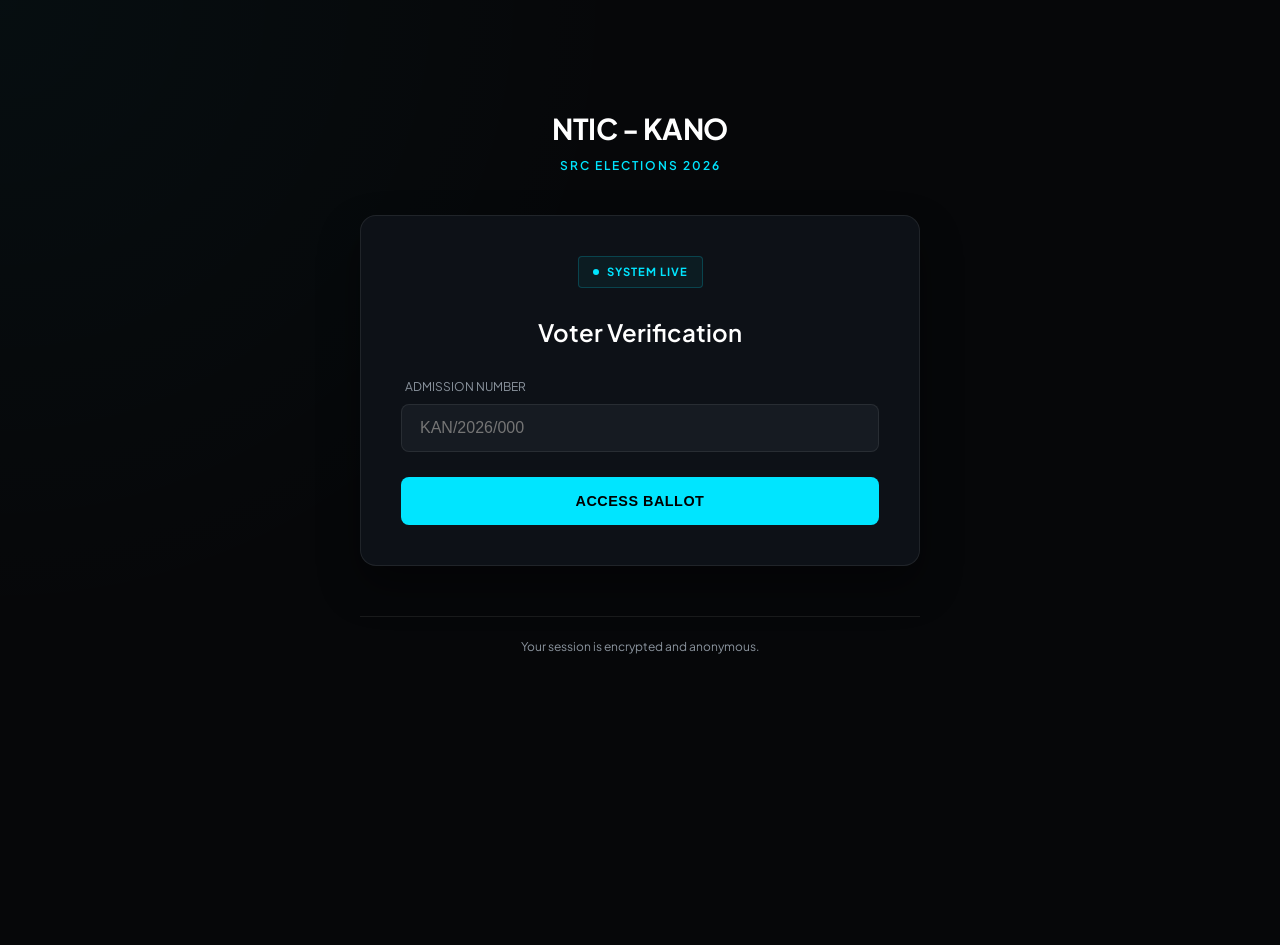
==== index.html @ 6ad7c066 "Add files via upload" ====
<!DOCTYPE html>
<html lang="en">
<head>
    <meta charset="UTF-8">
    <title>Login - NTIC Voting</title>
    <link rel="stylesheet" href="style.css">
    <style>
        .live-badge {
            display: inline-flex; align-items: center; gap: 8px;
            background: rgba(0, 229, 255, 0.05); color: var(--primary);
            padding: 6px 14px; border-radius: 4px; font-size: 0.7rem;
            font-weight: 700; margin-bottom: 25px; border: 1px solid rgba(0, 229, 255, 0.2);
            text-transform: uppercase; letter-spacing: 1px;
        }
        .pulse { width: 6px; height: 6px; background: var(--primary); border-radius: 50%; animation: pulse-aqua 2s infinite; }
        @keyframes pulse-aqua {
            0% { box-shadow: 0 0 0 0 rgba(0, 229, 255, 0.7); }
            70% { box-shadow: 0 0 0 8px rgba(0, 229, 255, 0); }
            100% { box-shadow: 0 0 0 0 rgba(0, 229, 255, 0); }
        }
        .input-label { display: block; text-align: left; font-size: 0.75rem; color: var(--text-muted); margin: 0 0 8px 4px; text-transform: uppercase; }
    </style>
</head>
<body>
<div class="container" style="margin-top: 5vh;">
    <header>
        <h1>NTIC - KANO</h1>
        <p>SRC Elections 2026</p>
    </header>

    <div class="card">
        <div class="live-badge"><div class="pulse"></div> System Live</div>
        <h2 style="margin-bottom: 25px; font-weight: 600;">Voter Verification</h2>

        <div style="margin-bottom: 25px;">
            <label class="input-label">Admission Number</label>
            <input type="text" id="studentId" placeholder="KAN/2026/000" autocomplete="off">
            <p id="error" style="color: #fb7185; font-size: 0.8rem; margin-top: 10px; text-align: left;"></p>
        </div>

        <button onclick="startVoting()">Access Ballot</button>
    </div>
    <footer>Your session is encrypted and anonymous.</footer>
</div>

<script>
function startVoting() {
    const id = document.getElementById("studentId").value.trim();
    if (!id) { document.getElementById("error").innerText = "Valid ID required."; return; }
    localStorage.setItem("currentVoter", id);
    window.location.href = "vote.html";
}
</script>
</body>
</html>
---- style.css ----
@import url('https://fonts.googleapis.com/css2?family=Plus+Jakarta+Sans:wght@300;400;600;700&display=swap');

:root {
  --primary: #00e5ff;       /* Electric Aqua */
  --primary-glow: rgba(0, 229, 255, 0.3);
  --bg-black: #060709;      /* Deep Space Black */
  --card-bg: #0d1117;       /* Surface Grey */
  --card-border: rgba(255, 255, 255, 0.08);
  --text-main: #ffffff;
  --text-muted: #8b949e;
}

* { margin: 0; padding: 0; box-sizing: border-box; }

body {
  font-family: 'Plus Jakarta Sans', sans-serif;
  background-color: var(--bg-black);
  background-image: radial-gradient(circle at top left, rgba(0, 229, 255, 0.03) 0%, transparent 40%);
  color: var(--text-main);
  min-height: 100vh;
  line-height: 1.6;
}

.container { max-width: 600px; margin: 0 auto; padding: 60px 20px; text-align: center; }

header { margin-bottom: 40px; }
header h1 { font-size: 1.8rem; color: var(--text-main); font-weight: 700; letter-spacing: -0.5px; }
header p { color: var(--primary); font-size: 0.75rem; text-transform: uppercase; letter-spacing: 2px; font-weight: 600; margin-top: 5px; }

.card {
  background: var(--card-bg);
  border: 1px solid var(--card-border);
  padding: 40px;
  border-radius: 16px;
  box-shadow: 0 20px 40px rgba(0, 0, 0, 0.4);
}

input[type="text"], input[type="password"] {
    width: 100%;
    padding: 14px 18px;
    background: #161b22;
    border: 1px solid var(--card-border);
    border-radius: 8px;
    color: white;
    font-size: 1rem;
    outline: none;
    transition: all 0.3s ease;
}

input:focus { border-color: var(--primary); box-shadow: 0 0 0 1px var(--primary); }

.option {
  display: flex;
  align-items: center;
  justify-content: space-between;
  padding: 20px;
  margin: 12px 0;
  background: #161b22;
  border: 1px solid var(--card-border);
  border-radius: 12px;
  cursor: pointer;
  transition: all 0.2s ease;
}

.option:hover { border-color: var(--primary); background: rgba(0, 229, 255, 0.02); }

input[type="radio"] {
    appearance: none;
    width: 20px;
    height: 20px;
    border: 2px solid #30363d;
    border-radius: 50%;
    cursor: pointer;
}

input[type="radio"]:checked {
    border-color: var(--primary);
    background: var(--primary);
    box-shadow: inset 0 0 0 4px #161b22;
}

button {
  width: 100%;
  background: var(--primary);
  color: #000;
  border: none;
  padding: 16px;
  border-radius: 8px;
  font-weight: 700;
  font-size: 0.9rem;
  text-transform: uppercase;
  letter-spacing: 0.5px;
  cursor: pointer;
  transition: all 0.3s ease;
}

button:hover { transform: translateY(-1px); box-shadow: 0 0 20px var(--primary-glow); }

footer { margin-top: 50px; color: var(--text-muted); font-size: 0.75rem; border-top: 1px solid var(--card-border); padding-top: 20px; }
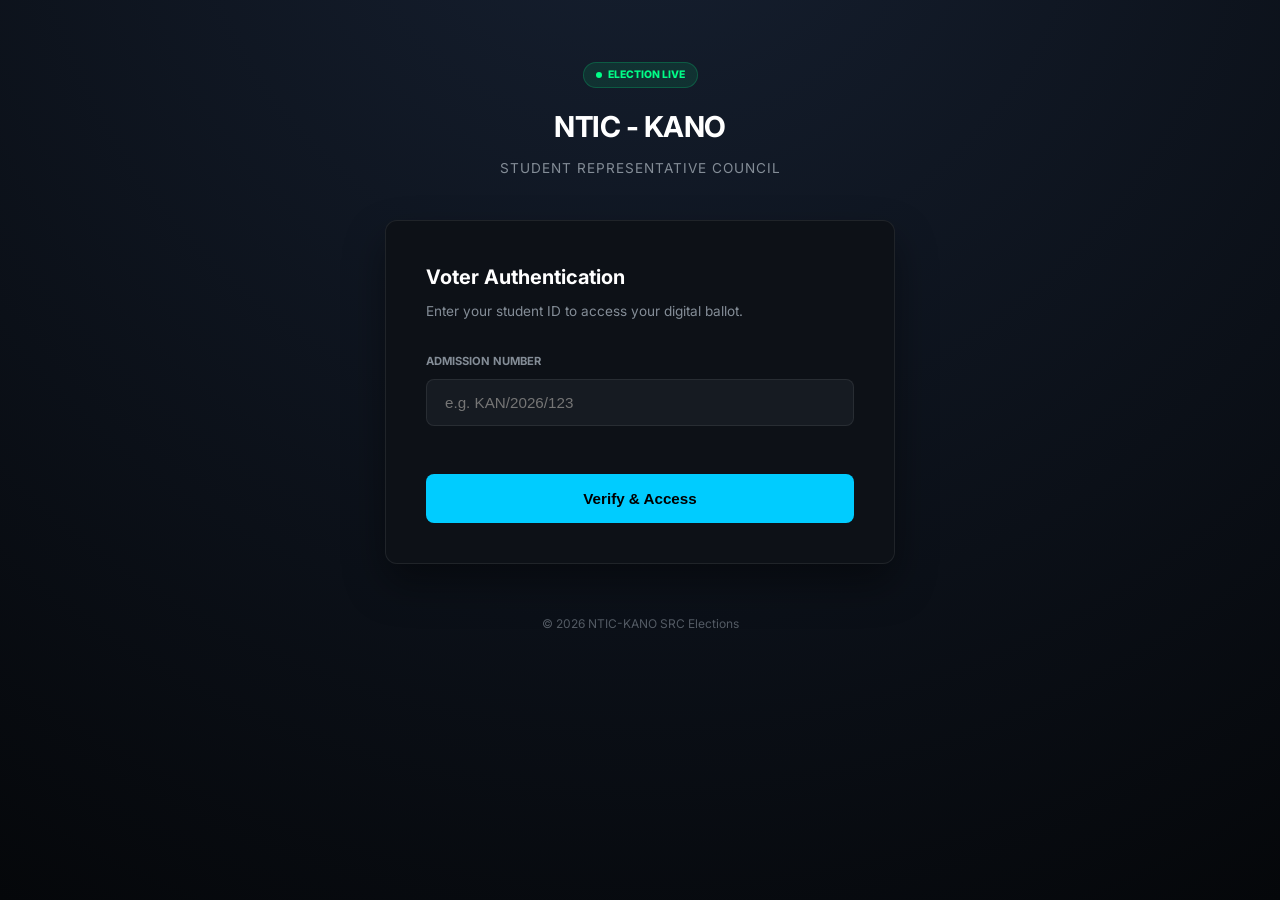
==== commit 741542bb: "Add files via upload" ====
--- a/index.html
+++ b/index.html
@@ -5,51 +5,53 @@
     <title>Login - NTIC Voting</title>
     <link rel="stylesheet" href="style.css">
     <style>
-        .live-badge {
-            display: inline-flex; align-items: center; gap: 8px;
-            background: rgba(0, 229, 255, 0.05); color: var(--primary);
-            padding: 6px 14px; border-radius: 4px; font-size: 0.7rem;
-            font-weight: 700; margin-bottom: 25px; border: 1px solid rgba(0, 229, 255, 0.2);
-            text-transform: uppercase; letter-spacing: 1px;
+        .live-status {
+            display: inline-flex; align-items: center; gap: 6px;
+            background: rgba(0, 255, 136, 0.1); color: #00ff88;
+            padding: 4px 12px; border-radius: 20px; font-size: 0.65rem;
+            font-weight: 800; margin-bottom: 16px; border: 1px solid rgba(0, 255, 136, 0.2);
         }
-        .pulse { width: 6px; height: 6px; background: var(--primary); border-radius: 50%; animation: pulse-aqua 2s infinite; }
-        @keyframes pulse-aqua {
-            0% { box-shadow: 0 0 0 0 rgba(0, 229, 255, 0.7); }
-            70% { box-shadow: 0 0 0 8px rgba(0, 229, 255, 0); }
-            100% { box-shadow: 0 0 0 0 rgba(0, 229, 255, 0); }
-        }
-        .input-label { display: block; text-align: left; font-size: 0.75rem; color: var(--text-muted); margin: 0 0 8px 4px; text-transform: uppercase; }
+        .dot { width: 6px; height: 6px; background: #00ff88; border-radius: 50%; animation: pulse 2s infinite; }
+        @keyframes pulse { 0% { opacity: 1; } 50% { opacity: 0.3; } 100% { opacity: 1; } }
     </style>
 </head>
 <body>
-<div class="container" style="margin-top: 5vh;">
+<div class="container">
     <header>
+        <div class="live-status"><span class="dot"></span> ELECTION LIVE</div>
         <h1>NTIC - KANO</h1>
-        <p>SRC Elections 2026</p>
+        <p>Student Representative Council</p>
     </header>
 
     <div class="card">
-        <div class="live-badge"><div class="pulse"></div> System Live</div>
-        <h2 style="margin-bottom: 25px; font-weight: 600;">Voter Verification</h2>
+        <h2 style="font-size: 1.25rem; margin-bottom: 8px;">Voter Authentication</h2>
+        <p style="color: var(--text-muted); font-size: 0.85rem; margin-bottom: 30px;">Enter your student ID to access your digital ballot.</p>
 
-        <div style="margin-bottom: 25px;">
-            <label class="input-label">Admission Number</label>
-            <input type="text" id="studentId" placeholder="KAN/2026/000" autocomplete="off">
-            <p id="error" style="color: #fb7185; font-size: 0.8rem; margin-top: 10px; text-align: left;"></p>
+        <div style="margin-bottom: 25px; text-align: left;">
+            <label style="display:block; font-size:0.7rem; color:var(--text-muted); margin-bottom:8px; font-weight:700;">ADMISSION NUMBER</label>
+            <input type="text" id="studentId" placeholder="e.g. KAN/2026/123">
+            <p id="error" style="color: #fb7185; font-size: 0.8rem; margin-top: 8px; min-height: 1.2em;"></p>
         </div>
 
-        <button onclick="startVoting()">Access Ballot</button>
+        <button onclick="startVoting()">Verify & Access</button>
     </div>
-    <footer>Your session is encrypted and anonymous.</footer>
+
+    <footer>© 2026 NTIC-KANO SRC Elections</footer>
 </div>
 
 <script>
 function startVoting() {
-    const id = document.getElementById("studentId").value.trim();
-    if (!id) { document.getElementById("error").innerText = "Valid ID required."; return; }
+    const idInput = document.getElementById("studentId");
+    const errorDiv = document.getElementById("error");
+    const id = idInput.value.trim();
+    if (!id) {
+        errorDiv.innerText = "⚠ ID is required to access the election.";
+        return;
+    }
     localStorage.setItem("currentVoter", id);
     window.location.href = "vote.html";
 }
+document.getElementById("studentId").addEventListener("keypress", (e) => { if (e.key === "Enter") startVoting(); });
 </script>
 </body>
 </html>
--- a/style.css
+++ b/style.css
@@ -1,76 +1,81 @@
-@import url('https://fonts.googleapis.com/css2?family=Plus+Jakarta+Sans:wght@300;400;600;700&display=swap');
+@import url('https://fonts.googleapis.com/css2?family=Inter:wght@300;400;500;600;700&display=swap');
 
 :root {
-  --primary: #00e5ff;       /* Electric Aqua */
-  --primary-glow: rgba(0, 229, 255, 0.3);
-  --bg-black: #060709;      /* Deep Space Black */
-  --card-bg: #0d1117;       /* Surface Grey */
-  --card-border: rgba(255, 255, 255, 0.08);
+  --primary: #00ccff;
+  --primary-glow: rgba(0, 204, 255, 0.2);
+  --bg-dark: #05070a;
+  --card-bg: #0d1117;
   --text-main: #ffffff;
-  --text-muted: #8b949e;
+  --text-muted: #848d97;
+  --border-color: rgba(255, 255, 255, 0.08);
 }
 
 * { margin: 0; padding: 0; box-sizing: border-box; }
 
 body {
-  font-family: 'Plus Jakarta Sans', sans-serif;
-  background-color: var(--bg-black);
-  background-image: radial-gradient(circle at top left, rgba(0, 229, 255, 0.03) 0%, transparent 40%);
+  font-family: 'Inter', sans-serif;
+  background-color: var(--bg-dark);
+  background-image: radial-gradient(circle at 50% -20%, #162031 0%, #05070a 100%);
   color: var(--text-main);
   min-height: 100vh;
   line-height: 1.6;
 }
 
-.container { max-width: 600px; margin: 0 auto; padding: 60px 20px; text-align: center; }
+.container { max-width: 550px; margin: 0 auto; padding: 60px 20px; }
 
-header { margin-bottom: 40px; }
-header h1 { font-size: 1.8rem; color: var(--text-main); font-weight: 700; letter-spacing: -0.5px; }
-header p { color: var(--primary); font-size: 0.75rem; text-transform: uppercase; letter-spacing: 2px; font-weight: 600; margin-top: 5px; }
+header { margin-bottom: 40px; text-align: center; }
+header h1 { font-size: 1.8rem; font-weight: 700; letter-spacing: -0.5px; margin-bottom: 8px; }
+header p { color: var(--text-muted); font-size: 0.85rem; text-transform: uppercase; letter-spacing: 1px; }
 
 .card {
   background: var(--card-bg);
-  border: 1px solid var(--card-border);
+  border: 1px solid var(--border-color);
   padding: 40px;
-  border-radius: 16px;
-  box-shadow: 0 20px 40px rgba(0, 0, 0, 0.4);
+  border-radius: 12px;
+  box-shadow: 0 20px 40px rgba(0,0,0,0.4);
 }
 
 input[type="text"], input[type="password"] {
     width: 100%;
     padding: 14px 18px;
     background: #161b22;
-    border: 1px solid var(--card-border);
+    border: 1px solid var(--border-color);
     border-radius: 8px;
     color: white;
-    font-size: 1rem;
-    outline: none;
-    transition: all 0.3s ease;
+    font-size: 0.95rem;
+    transition: all 0.2s ease;
 }
 
-input:focus { border-color: var(--primary); box-shadow: 0 0 0 1px var(--primary); }
+input:focus {
+    border-color: var(--primary);
+    box-shadow: 0 0 0 4px var(--primary-glow);
+    outline: none;
+}
 
 .option {
   display: flex;
   align-items: center;
   justify-content: space-between;
-  padding: 20px;
-  margin: 12px 0;
+  padding: 16px 20px;
+  margin: 10px 0;
   background: #161b22;
-  border: 1px solid var(--card-border);
-  border-radius: 12px;
+  border: 1px solid var(--border-color);
+  border-radius: 8px;
   cursor: pointer;
-  transition: all 0.2s ease;
+  transition: all 0.2s;
 }
 
-.option:hover { border-color: var(--primary); background: rgba(0, 229, 255, 0.02); }
+.option:hover { border-color: rgba(255,255,255,0.2); }
+.option:has(input:checked) { border-color: var(--primary); background: rgba(0, 204, 255, 0.03); }
 
 input[type="radio"] {
     appearance: none;
     width: 20px;
     height: 20px;
-    border: 2px solid #30363d;
+    border: 2px solid var(--border-color);
     border-radius: 50%;
     cursor: pointer;
+    transition: all 0.2s;
 }
 
 input[type="radio"]:checked {
@@ -87,13 +92,15 @@
   padding: 16px;
   border-radius: 8px;
   font-weight: 700;
-  font-size: 0.9rem;
-  text-transform: uppercase;
-  letter-spacing: 0.5px;
+  font-size: 0.95rem;
   cursor: pointer;
   transition: all 0.3s ease;
 }
 
-button:hover { transform: translateY(-1px); box-shadow: 0 0 20px var(--primary-glow); }
+button:hover {
+  background: #33d6ff;
+  box-shadow: 0 0 20px var(--primary-glow);
+  transform: translateY(-1px);
+}
 
-footer { margin-top: 50px; color: var(--text-muted); font-size: 0.75rem; border-top: 1px solid var(--card-border); padding-top: 20px; }+footer { margin-top: 50px; text-align: center; color: var(--text-muted); font-size: 0.75rem; opacity: 0.6; }
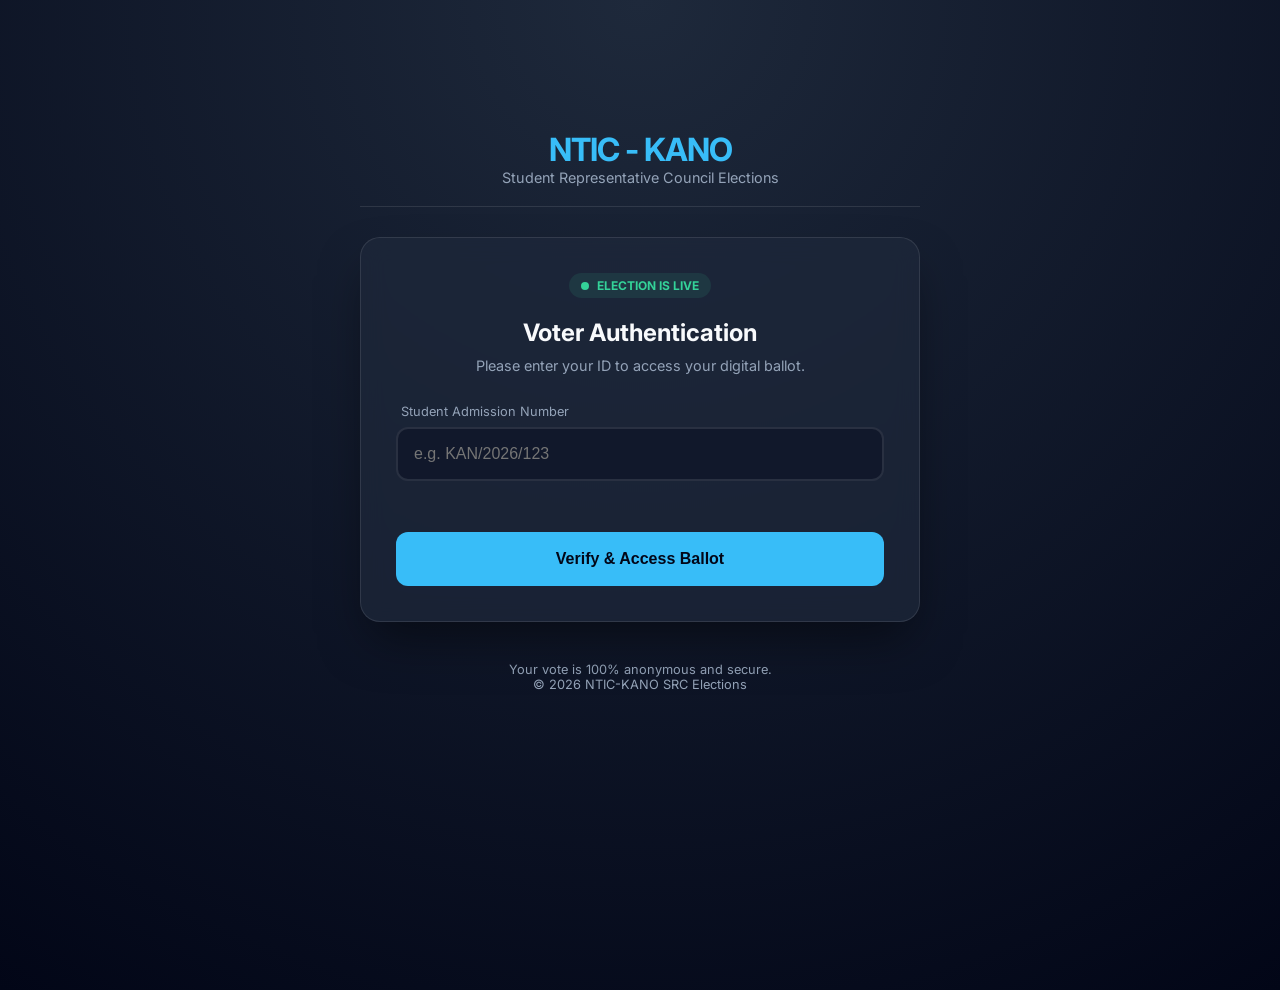
==== commit 6cfb3238: "Add files via upload" ====
--- a/index.html
+++ b/index.html
@@ -5,38 +5,80 @@
     <title>Login - NTIC Voting</title>
     <link rel="stylesheet" href="style.css">
     <style>
-        .live-status {
-            display: inline-flex; align-items: center; gap: 6px;
-            background: rgba(0, 255, 136, 0.1); color: #00ff88;
-            padding: 4px 12px; border-radius: 20px; font-size: 0.65rem;
-            font-weight: 800; margin-bottom: 16px; border: 1px solid rgba(0, 255, 136, 0.2);
+        .live-badge {
+            display: inline-flex;
+            align-items: center;
+            gap: 8px;
+            background: rgba(52, 211, 153, 0.1);
+            color: #34d399;
+            padding: 5px 12px;
+            border-radius: 20px;
+            font-size: 0.75rem;
+            font-weight: 700;
+            margin-bottom: 20px;
+            text-transform: uppercase;
         }
-        .dot { width: 6px; height: 6px; background: #00ff88; border-radius: 50%; animation: pulse 2s infinite; }
-        @keyframes pulse { 0% { opacity: 1; } 50% { opacity: 0.3; } 100% { opacity: 1; } }
+        .pulse {
+            width: 8px;
+            height: 8px;
+            background: #34d399;
+            border-radius: 50%;
+            box-shadow: 0 0 0 0 rgba(52, 211, 153, 0.7);
+            animation: pulse-green 2s infinite;
+        }
+        @keyframes pulse-green {
+            0% { transform: scale(0.95); box-shadow: 0 0 0 0 rgba(52, 211, 153, 0.7); }
+            70% { transform: scale(1); box-shadow: 0 0 0 10px rgba(52, 211, 153, 0); }
+            100% { transform: scale(0.95); box-shadow: 0 0 0 0 rgba(52, 211, 153, 0); }
+        }
+        .input-group {
+            text-align: left;
+            margin-bottom: 25px;
+        }
+        label {
+            display: block;
+            font-size: 0.8rem;
+            color: var(--text-muted);
+            margin-bottom: 8px;
+            margin-left: 5px;
+        }
+        .error-msg {
+            color: #fb7185;
+            font-size: 0.85rem;
+            margin-top: 10px;
+            min-height: 1.2em;
+        }
     </style>
 </head>
 <body>
-<div class="container">
+<div class="container" style="margin-top: 10vh;">
     <header>
-        <div class="live-status"><span class="dot"></span> ELECTION LIVE</div>
         <h1>NTIC - KANO</h1>
-        <p>Student Representative Council</p>
+        <p>Student Representative Council Elections</p>
     </header>
 
     <div class="card">
-        <h2 style="font-size: 1.25rem; margin-bottom: 8px;">Voter Authentication</h2>
-        <p style="color: var(--text-muted); font-size: 0.85rem; margin-bottom: 30px;">Enter your student ID to access your digital ballot.</p>
+        <div class="live-badge">
+            <div class="pulse"></div>
+            Election is Live
+        </div>
+        
+        <h2 style="margin-bottom: 10px;">Voter Authentication</h2>
+        <p style="color: var(--text-muted); font-size: 0.9rem; margin-bottom: 30px;">Please enter your ID to access your digital ballot.</p>
 
-        <div style="margin-bottom: 25px; text-align: left;">
-            <label style="display:block; font-size:0.7rem; color:var(--text-muted); margin-bottom:8px; font-weight:700;">ADMISSION NUMBER</label>
-            <input type="text" id="studentId" placeholder="e.g. KAN/2026/123">
-            <p id="error" style="color: #fb7185; font-size: 0.8rem; margin-top: 8px; min-height: 1.2em;"></p>
+        <div class="input-group">
+            <label for="studentId">Student Admission Number</label>
+            <input type="text" id="studentId" placeholder="e.g. KAN/2026/123" autocomplete="off">
+            <p id="error" class="error-msg"></p>
         </div>
 
-        <button onclick="startVoting()">Verify & Access</button>
+        <button onclick="startVoting()">Verify & Access Ballot</button>
     </div>
 
-    <footer>© 2026 NTIC-KANO SRC Elections</footer>
+    <footer>
+        <p>Your vote is 100% anonymous and secure.</p>
+        <p>© 2026 NTIC-KANO SRC Elections</p>
+    </footer>
 </div>
 
 <script>
@@ -44,14 +86,24 @@
     const idInput = document.getElementById("studentId");
     const errorDiv = document.getElementById("error");
     const id = idInput.value.trim();
+
     if (!id) {
         errorDiv.innerText = "⚠ ID is required to access the election.";
+        idInput.style.borderColor = "#fb7185";
         return;
     }
+
+    // Success logic
     localStorage.setItem("currentVoter", id);
     window.location.href = "vote.html";
 }
-document.getElementById("studentId").addEventListener("keypress", (e) => { if (e.key === "Enter") startVoting(); });
+
+// Allow "Enter" key to trigger login
+document.getElementById("studentId").addEventListener("keypress", function(event) {
+    if (event.key === "Enter") {
+        startVoting();
+    }
+});
 </script>
 </body>
-</html>+</html>
--- a/style.css
+++ b/style.css
@@ -1,106 +1,98 @@
-@import url('https://fonts.googleapis.com/css2?family=Inter:wght@300;400;500;600;700&display=swap');
+@import url('https://fonts.googleapis.com/css2?family=Inter:wght@300;400;600;700&display=swap');
 
 :root {
-  --primary: #00ccff;
-  --primary-glow: rgba(0, 204, 255, 0.2);
-  --bg-dark: #05070a;
-  --card-bg: #0d1117;
-  --text-main: #ffffff;
-  --text-muted: #848d97;
-  --border-color: rgba(255, 255, 255, 0.08);
+  --primary: #38bdf8;
+  --primary-dark: #0ea5e9;
+  --bg-dark: #020617;
+  --card-bg: rgba(30, 41, 59, 0.7);
+  --text-main: #f8fafc;
+  --text-muted: #94a3b8;
 }
 
 * { margin: 0; padding: 0; box-sizing: border-box; }
 
 body {
   font-family: 'Inter', sans-serif;
-  background-color: var(--bg-dark);
-  background-image: radial-gradient(circle at 50% -20%, #162031 0%, #05070a 100%);
+  background: radial-gradient(circle at top, #1e293b, #020617);
   color: var(--text-main);
   min-height: 100vh;
-  line-height: 1.6;
 }
 
-.container { max-width: 550px; margin: 0 auto; padding: 60px 20px; }
+.container { max-width: 600px; margin: 0 auto; padding: 40px 20px; text-align: center; }
 
-header { margin-bottom: 40px; text-align: center; }
-header h1 { font-size: 1.8rem; font-weight: 700; letter-spacing: -0.5px; margin-bottom: 8px; }
-header p { color: var(--text-muted); font-size: 0.85rem; text-transform: uppercase; letter-spacing: 1px; }
+header { margin-bottom: 30px; border-bottom: 1px solid rgba(255,255,255,0.1); padding-bottom: 20px; }
+header h1 { font-size: 2rem; color: var(--primary); letter-spacing: -1px; }
+header p { color: var(--text-muted); font-size: 0.9rem; }
 
 .card {
   background: var(--card-bg);
-  border: 1px solid var(--border-color);
-  padding: 40px;
-  border-radius: 12px;
-  box-shadow: 0 20px 40px rgba(0,0,0,0.4);
+  backdrop-filter: blur(12px);
+  border: 1px solid rgba(255, 255, 255, 0.1);
+  padding: 35px;
+  border-radius: 20px;
+  box-shadow: 0 25px 50px -12px rgba(0, 0, 0, 0.5);
 }
 
+/* Formal Input Fields */
 input[type="text"], input[type="password"] {
     width: 100%;
-    padding: 14px 18px;
-    background: #161b22;
-    border: 1px solid var(--border-color);
-    border-radius: 8px;
+    padding: 16px;
+    background: rgba(15, 23, 42, 0.8);
+    border: 2px solid rgba(255, 255, 255, 0.1);
+    border-radius: 12px;
     color: white;
-    font-size: 0.95rem;
-    transition: all 0.2s ease;
+    font-size: 1rem;
+    outline: none;
+    transition: border-color 0.3s;
 }
 
-input:focus {
-    border-color: var(--primary);
-    box-shadow: 0 0 0 4px var(--primary-glow);
-    outline: none;
-}
+input:focus { border-color: var(--primary); }
 
+/* Option Cards for Vote Page */
 .option {
   display: flex;
   align-items: center;
   justify-content: space-between;
-  padding: 16px 20px;
-  margin: 10px 0;
-  background: #161b22;
-  border: 1px solid var(--border-color);
-  border-radius: 8px;
+  padding: 18px;
+  margin: 12px 0;
+  background: rgba(255, 255, 255, 0.03);
+  border: 1.5px solid rgba(255, 255, 255, 0.1);
+  border-radius: 14px;
   cursor: pointer;
   transition: all 0.2s;
 }
 
-.option:hover { border-color: rgba(255,255,255,0.2); }
-.option:has(input:checked) { border-color: var(--primary); background: rgba(0, 204, 255, 0.03); }
+.option:hover { border-color: var(--primary); background: rgba(56, 189, 248, 0.05); }
 
+/* Radio Buttons */
 input[type="radio"] {
     appearance: none;
-    width: 20px;
-    height: 20px;
-    border: 2px solid var(--border-color);
+    width: 22px;
+    height: 22px;
+    border: 2px solid var(--text-muted);
     border-radius: 50%;
     cursor: pointer;
-    transition: all 0.2s;
 }
 
 input[type="radio"]:checked {
     border-color: var(--primary);
     background: var(--primary);
-    box-shadow: inset 0 0 0 4px #161b22;
+    box-shadow: inset 0 0 0 4px #0f172a;
 }
 
 button {
   width: 100%;
   background: var(--primary);
-  color: #000;
+  color: #020617;
   border: none;
-  padding: 16px;
-  border-radius: 8px;
+  padding: 18px;
+  border-radius: 12px;
   font-weight: 700;
-  font-size: 0.95rem;
+  font-size: 1rem;
   cursor: pointer;
-  transition: all 0.3s ease;
+  transition: transform 0.2s;
 }
 
-button:hover {
-  background: #33d6ff;
-  box-shadow: 0 0 20px var(--primary-glow);
-  transform: translateY(-1px);
-}
+button:hover { transform: translateY(-2px); box-shadow: 0 10px 15px -3px rgba(56, 189, 248, 0.3); }
 
-footer { margin-top: 50px; text-align: center; color: var(--text-muted); font-size: 0.75rem; opacity: 0.6; }+footer { margin-top: 40px; color: var(--text-muted); font-size: 0.8rem; }
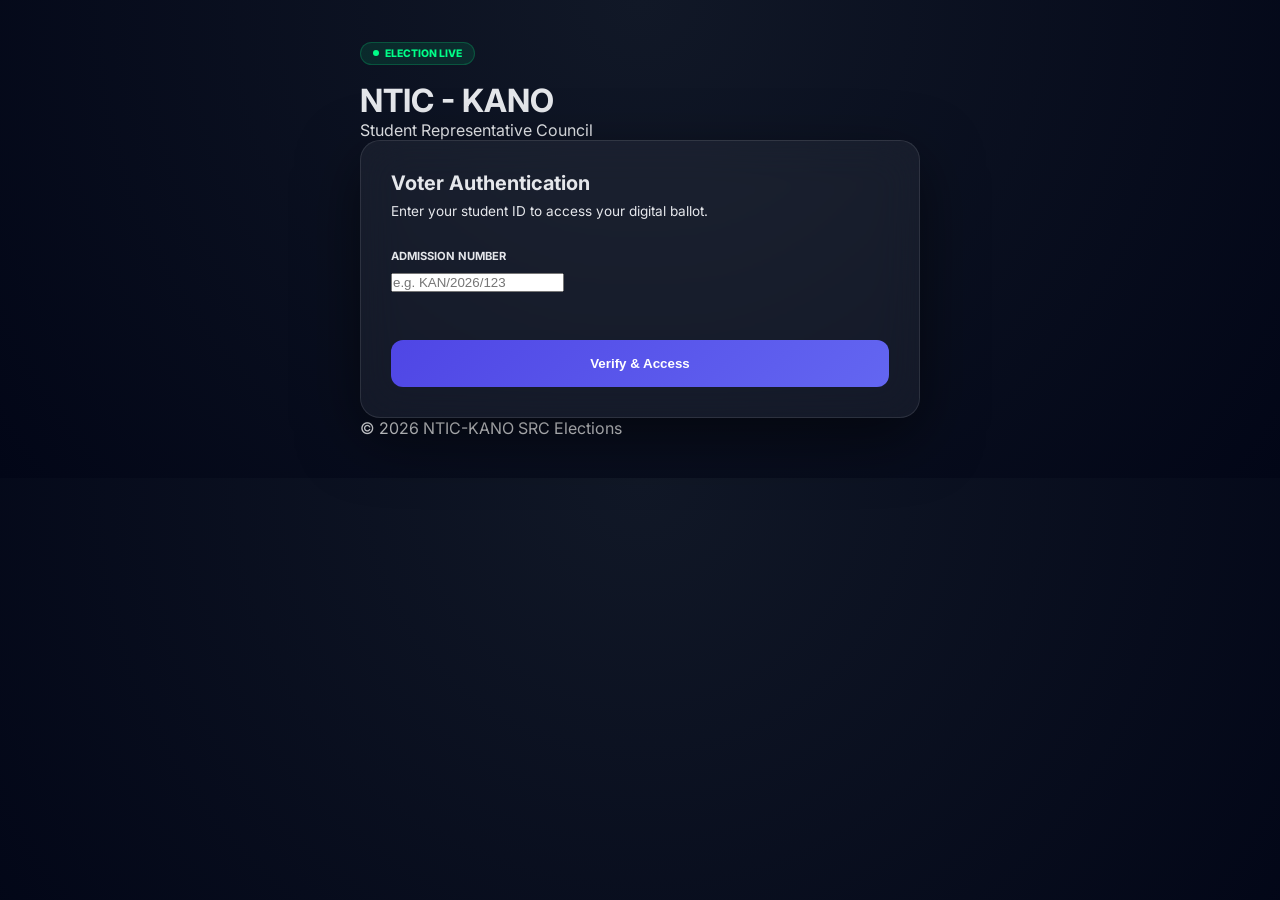
==== commit 58e3f17d: "Add files via upload" ====
--- a/index.html
+++ b/index.html
@@ -5,80 +5,39 @@
     <title>Login - NTIC Voting</title>
     <link rel="stylesheet" href="style.css">
     <style>
-        .live-badge {
-            display: inline-flex;
-            align-items: center;
-            gap: 8px;
-            background: rgba(52, 211, 153, 0.1);
-            color: #34d399;
-            padding: 5px 12px;
-            border-radius: 20px;
-            font-size: 0.75rem;
-            font-weight: 700;
-            margin-bottom: 20px;
-            text-transform: uppercase;
+        .live-status {
+            display: inline-flex; align-items: center; gap: 6px;
+            background: rgba(0, 255, 136, 0.1); color: #00ff88;
+            padding: 4px 12px; border-radius: 20px; font-size: 0.65rem;
+            font-weight: 800; margin-bottom: 16px; border: 1px solid rgba(0, 255, 136, 0.2);
         }
-        .pulse {
-            width: 8px;
-            height: 8px;
-            background: #34d399;
-            border-radius: 50%;
-            box-shadow: 0 0 0 0 rgba(52, 211, 153, 0.7);
-            animation: pulse-green 2s infinite;
-        }
-        @keyframes pulse-green {
-            0% { transform: scale(0.95); box-shadow: 0 0 0 0 rgba(52, 211, 153, 0.7); }
-            70% { transform: scale(1); box-shadow: 0 0 0 10px rgba(52, 211, 153, 0); }
-            100% { transform: scale(0.95); box-shadow: 0 0 0 0 rgba(52, 211, 153, 0); }
-        }
-        .input-group {
-            text-align: left;
-            margin-bottom: 25px;
-        }
-        label {
-            display: block;
-            font-size: 0.8rem;
-            color: var(--text-muted);
-            margin-bottom: 8px;
-            margin-left: 5px;
-        }
-        .error-msg {
-            color: #fb7185;
-            font-size: 0.85rem;
-            margin-top: 10px;
-            min-height: 1.2em;
-        }
+        .dot { width: 6px; height: 6px; background: #00ff88; border-radius: 50%; animation: pulse 2s infinite; }
+        @keyframes pulse { 0% { opacity: 1; } 50% { opacity: 0.3; } 100% { opacity: 1; } }
     </style>
+<link href="https://fonts.googleapis.com/css2?family=Inter:wght@400;500;600;700;800&display=swap" rel="stylesheet">
 </head>
 <body>
-<div class="container" style="margin-top: 10vh;">
+<div class="container">
     <header>
+        <div class="live-status"><span class="dot"></span> ELECTION LIVE</div>
         <h1>NTIC - KANO</h1>
-        <p>Student Representative Council Elections</p>
+        <p>Student Representative Council</p>
     </header>
 
     <div class="card">
-        <div class="live-badge">
-            <div class="pulse"></div>
-            Election is Live
-        </div>
-        
-        <h2 style="margin-bottom: 10px;">Voter Authentication</h2>
-        <p style="color: var(--text-muted); font-size: 0.9rem; margin-bottom: 30px;">Please enter your ID to access your digital ballot.</p>
+        <h2 style="font-size: 1.25rem; margin-bottom: 8px;">Voter Authentication</h2>
+        <p style="color: var(--text-muted); font-size: 0.85rem; margin-bottom: 30px;">Enter your student ID to access your digital ballot.</p>
 
-        <div class="input-group">
-            <label for="studentId">Student Admission Number</label>
-            <input type="text" id="studentId" placeholder="e.g. KAN/2026/123" autocomplete="off">
-            <p id="error" class="error-msg"></p>
+        <div style="margin-bottom: 25px; text-align: left;">
+            <label style="display:block; font-size:0.7rem; color:var(--text-muted); margin-bottom:8px; font-weight:700;">ADMISSION NUMBER</label>
+            <input type="text" id="studentId" placeholder="e.g. KAN/2026/123">
+            <p id="error" style="color: #fb7185; font-size: 0.8rem; margin-top: 8px; min-height: 1.2em;"></p>
         </div>
 
-        <button onclick="startVoting()">Verify & Access Ballot</button>
+        <button onclick="startVoting()">Verify & Access</button>
     </div>
 
-    <footer>
-        <p>Your vote is 100% anonymous and secure.</p>
-        <p>© 2026 NTIC-KANO SRC Elections</p>
-    </footer>
+    <footer>© 2026 NTIC-KANO SRC Elections</footer>
 </div>
 
 <script>
@@ -86,24 +45,14 @@
     const idInput = document.getElementById("studentId");
     const errorDiv = document.getElementById("error");
     const id = idInput.value.trim();
-
     if (!id) {
         errorDiv.innerText = "⚠ ID is required to access the election.";
-        idInput.style.borderColor = "#fb7185";
         return;
     }
-
-    // Success logic
     localStorage.setItem("currentVoter", id);
     window.location.href = "vote.html";
 }
-
-// Allow "Enter" key to trigger login
-document.getElementById("studentId").addEventListener("keypress", function(event) {
-    if (event.key === "Enter") {
-        startVoting();
-    }
-});
+document.getElementById("studentId").addEventListener("keypress", (e) => { if (e.key === "Enter") startVoting(); });
 </script>
 </body>
-</html>
+</html>
--- a/style.css
+++ b/style.css
@@ -1,98 +1,71 @@
-@import url('https://fonts.googleapis.com/css2?family=Inter:wght@300;400;600;700&display=swap');
+
+@import url('https://fonts.googleapis.com/css2?family=Inter:wght@400;500;600;700;800&display=swap');
 
 :root {
-  --primary: #38bdf8;
-  --primary-dark: #0ea5e9;
-  --bg-dark: #020617;
-  --card-bg: rgba(30, 41, 59, 0.7);
-  --text-main: #f8fafc;
-  --text-muted: #94a3b8;
+  --primary: #4f46e5;
+  --accent: #22c55e;
+  --bg: #0b0f19;
+  --card: rgba(255,255,255,0.05);
+  --glass: rgba(255,255,255,0.08);
+  --text: #e5e7eb;
+  --muted: #9ca3af;
+  --border: rgba(255,255,255,0.1);
 }
 
-* { margin: 0; padding: 0; box-sizing: border-box; }
+* { margin:0; padding:0; box-sizing:border-box; }
 
 body {
-  font-family: 'Inter', sans-serif;
-  background: radial-gradient(circle at top, #1e293b, #020617);
-  color: var(--text-main);
-  min-height: 100vh;
+  font-family:'Inter',sans-serif;
+  background: radial-gradient(circle at top,#111827,#020617);
+  color:var(--text);
 }
 
-.container { max-width: 600px; margin: 0 auto; padding: 40px 20px; text-align: center; }
-
-header { margin-bottom: 30px; border-bottom: 1px solid rgba(255,255,255,0.1); padding-bottom: 20px; }
-header h1 { font-size: 2rem; color: var(--primary); letter-spacing: -1px; }
-header p { color: var(--text-muted); font-size: 0.9rem; }
+.container { max-width:600px; margin:auto; padding:40px 20px; }
 
 .card {
-  background: var(--card-bg);
-  backdrop-filter: blur(12px);
-  border: 1px solid rgba(255, 255, 255, 0.1);
-  padding: 35px;
-  border-radius: 20px;
-  box-shadow: 0 25px 50px -12px rgba(0, 0, 0, 0.5);
+  background:var(--card);
+  backdrop-filter:blur(20px);
+  border:1px solid var(--border);
+  border-radius:20px;
+  padding:30px;
+  box-shadow:0 20px 60px rgba(0,0,0,0.5);
 }
 
-/* Formal Input Fields */
-input[type="text"], input[type="password"] {
-    width: 100%;
-    padding: 16px;
-    background: rgba(15, 23, 42, 0.8);
-    border: 2px solid rgba(255, 255, 255, 0.1);
-    border-radius: 12px;
-    color: white;
-    font-size: 1rem;
-    outline: none;
-    transition: border-color 0.3s;
+.option {
+  display:flex; justify-content:space-between; align-items:center;
+  padding:18px; margin-bottom:12px;
+  border-radius:14px;
+  border:1px solid var(--border);
+  background:var(--glass);
+  transition:0.25s;
 }
 
-input:focus { border-color: var(--primary); }
-
-/* Option Cards for Vote Page */
-.option {
-  display: flex;
-  align-items: center;
-  justify-content: space-between;
-  padding: 18px;
-  margin: 12px 0;
-  background: rgba(255, 255, 255, 0.03);
-  border: 1.5px solid rgba(255, 255, 255, 0.1);
-  border-radius: 14px;
-  cursor: pointer;
-  transition: all 0.2s;
-}
-
-.option:hover { border-color: var(--primary); background: rgba(56, 189, 248, 0.05); }
-
-/* Radio Buttons */
-input[type="radio"] {
-    appearance: none;
-    width: 22px;
-    height: 22px;
-    border: 2px solid var(--text-muted);
-    border-radius: 50%;
-    cursor: pointer;
-}
-
-input[type="radio"]:checked {
-    border-color: var(--primary);
-    background: var(--primary);
-    box-shadow: inset 0 0 0 4px #0f172a;
+.option:hover { transform:translateY(-2px); border-color:var(--primary); }
+.option:has(input:checked) {
+  border-color:var(--accent);
+  background:rgba(34,197,94,0.1);
 }
 
 button {
-  width: 100%;
-  background: var(--primary);
-  color: #020617;
-  border: none;
-  padding: 18px;
-  border-radius: 12px;
-  font-weight: 700;
-  font-size: 1rem;
-  cursor: pointer;
-  transition: transform 0.2s;
+  width:100%; padding:16px; border-radius:12px;
+  border:none;
+  background:linear-gradient(135deg,var(--primary),#6366f1);
+  color:white; font-weight:600;
+  transition:0.3s;
 }
 
-button:hover { transform: translateY(-2px); box-shadow: 0 10px 15px -3px rgba(56, 189, 248, 0.3); }
+button:hover {
+  transform:translateY(-2px);
+  box-shadow:0 10px 30px rgba(79,70,229,0.4);
+}
 
-footer { margin-top: 40px; color: var(--text-muted); font-size: 0.8rem; }
+.progress-bar {
+  height:6px; background:var(--glass);
+  border-radius:999px; overflow:hidden;
+  margin-bottom:20px;
+}
+
+.progress {
+  height:100%;
+  background:linear-gradient(90deg,var(--primary),var(--accent));
+}
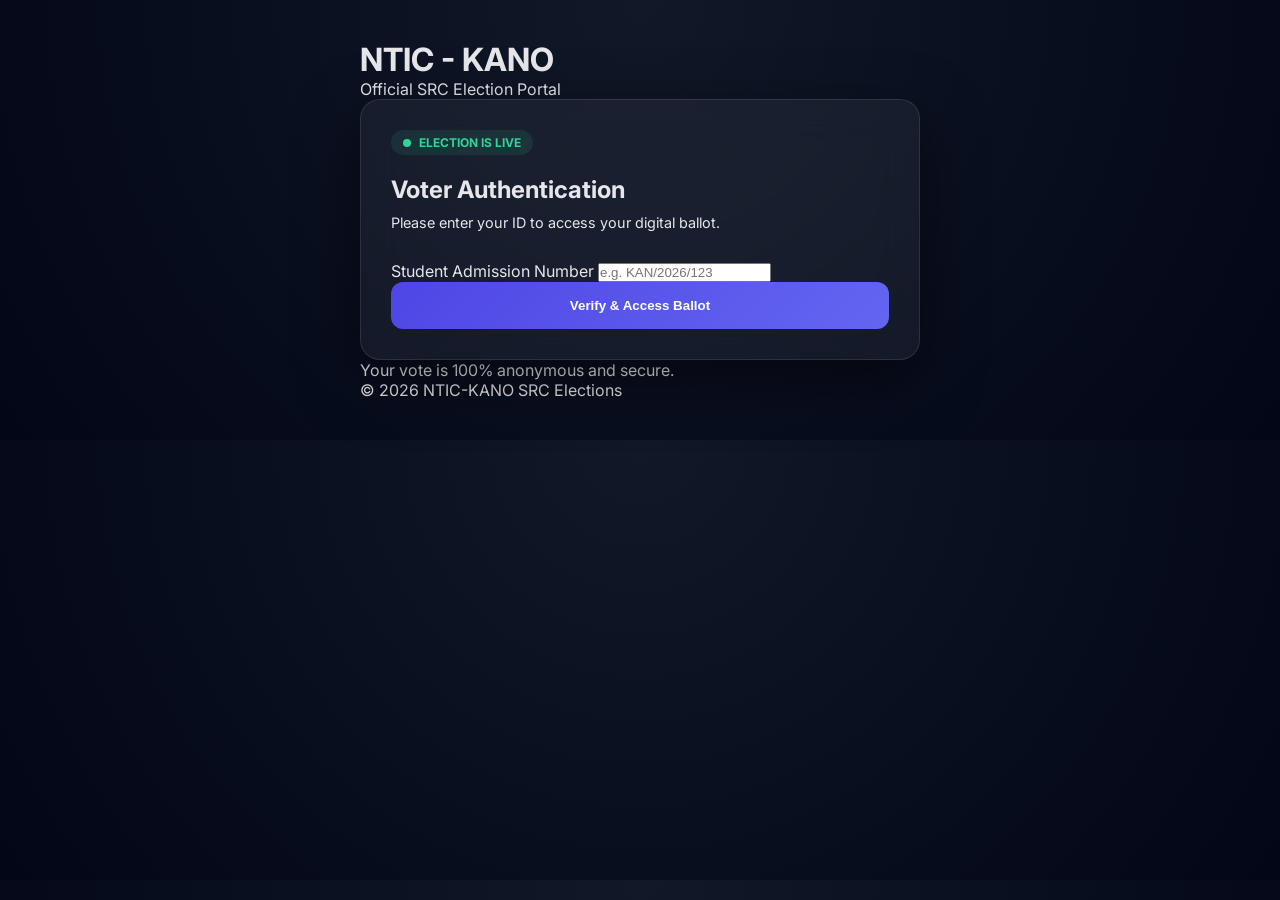
==== commit 89011ba2: "Update index.html" ====
--- a/index.html
+++ b/index.html
@@ -5,54 +5,104 @@
     <title>Login - NTIC Voting</title>
     <link rel="stylesheet" href="style.css">
     <style>
-        .live-status {
-            display: inline-flex; align-items: center; gap: 6px;
-            background: rgba(0, 255, 136, 0.1); color: #00ff88;
-            padding: 4px 12px; border-radius: 20px; font-size: 0.65rem;
-            font-weight: 800; margin-bottom: 16px; border: 1px solid rgba(0, 255, 136, 0.2);
+        .live-badge {
+            display: inline-flex;
+            align-items: center;
+            gap: 8px;
+            background: rgba(52, 211, 153, 0.1);
+            color: #34d399;
+            padding: 5px 12px;
+            border-radius: 20px;
+            font-size: 0.75rem;
+            font-weight: 700;
+            margin-bottom: 20px;
+            text-transform: uppercase;
         }
-        .dot { width: 6px; height: 6px; background: #00ff88; border-radius: 50%; animation: pulse 2s infinite; }
-        @keyframes pulse { 0% { opacity: 1; } 50% { opacity: 0.3; } 100% { opacity: 1; } }
+        .pulse {
+            width: 8px; height: 8px; background: #34d399; border-radius: 50%;
+            box-shadow: 0 0 0 0 rgba(52, 211, 153, 0.7);
+            animation: pulse-green 2s infinite;
+        }
+        @keyframes pulse-green {
+            0% { transform: scale(0.95); box-shadow: 0 0 0 0 rgba(52, 211, 153, 0.7); }
+            70% { transform: scale(1); box-shadow: 0 0 0 10px rgba(52, 211, 153, 0); }
+            100% { transform: scale(0.95); box-shadow: 0 0 0 0 rgba(52, 211, 153, 0); }
+        }
     </style>
-<link href="https://fonts.googleapis.com/css2?family=Inter:wght@400;500;600;700;800&display=swap" rel="stylesheet">
 </head>
 <body>
 <div class="container">
     <header>
-        <div class="live-status"><span class="dot"></span> ELECTION LIVE</div>
         <h1>NTIC - KANO</h1>
-        <p>Student Representative Council</p>
+        <p>Official SRC Election Portal</p>
     </header>
 
     <div class="card">
-        <h2 style="font-size: 1.25rem; margin-bottom: 8px;">Voter Authentication</h2>
-        <p style="color: var(--text-muted); font-size: 0.85rem; margin-bottom: 30px;">Enter your student ID to access your digital ballot.</p>
+        <div class="live-badge">
+            <div class="pulse"></div>
+            Election is Live
+        </div>
+        
+        <h2 style="margin-bottom: 10px;">Voter Authentication</h2>
+        <p style="color: var(--text-muted); font-size: 0.9rem; margin-bottom: 30px;">Please enter your ID to access your digital ballot.</p>
 
-        <div style="margin-bottom: 25px; text-align: left;">
-            <label style="display:block; font-size:0.7rem; color:var(--text-muted); margin-bottom:8px; font-weight:700;">ADMISSION NUMBER</label>
-            <input type="text" id="studentId" placeholder="e.g. KAN/2026/123">
-            <p id="error" style="color: #fb7185; font-size: 0.8rem; margin-top: 8px; min-height: 1.2em;"></p>
+        <div class="input-group">
+            <label for="studentId">Student Admission Number</label>
+            <input type="text" id="studentId" placeholder="e.g. KAN/2026/123" autocomplete="off">
+            <p id="error" class="error-msg"></p>
         </div>
 
-        <button onclick="startVoting()">Verify & Access</button>
+        <button id="loginBtn" onclick="startVoting()">Verify & Access Ballot</button>
     </div>
 
-    <footer>© 2026 NTIC-KANO SRC Elections</footer>
+    <footer>
+        <p>Your vote is 100% anonymous and secure.</p>
+        <p>© 2026 NTIC-KANO SRC Elections</p>
+    </footer>
 </div>
 
 <script>
-function startVoting() {
+// REPLACE WITH YOUR URL
+const SCRIPT_URL = "https://script.google.com/macros/s/AKfycbzXOhIa6_b0Ux7-p0LPy7X12lyFIcwfaIF50_moD7mcKp2K-XFZx9ZXYRkueWDwwchu/exec";
+
+async function startVoting() {
     const idInput = document.getElementById("studentId");
     const errorDiv = document.getElementById("error");
+    const btn = document.getElementById("loginBtn");
     const id = idInput.value.trim();
+
     if (!id) {
         errorDiv.innerText = "⚠ ID is required to access the election.";
+        idInput.style.borderColor = "#fb7185";
         return;
     }
-    localStorage.setItem("currentVoter", id);
-    window.location.href = "vote.html";
+
+    btn.innerText = "Verifying ID...";
+    btn.disabled = true;
+
+    try {
+        const response = await fetch(`${SCRIPT_URL}?id=${encodeURIComponent(id)}`);
+        const result = await response.json();
+
+        if (result.valid) {
+            localStorage.setItem("currentVoter", id);
+            window.location.href = "vote.html";
+        } else {
+            errorDiv.innerText = "❌ Access Denied: ID not found in the official list.";
+            idInput.style.borderColor = "#fb7185";
+            btn.disabled = false;
+            btn.innerText = "Verify & Access Ballot";
+        }
+    } catch (e) {
+        errorDiv.innerText = "⚠ Connection error. Check internet.";
+        btn.disabled = false;
+        btn.innerText = "Verify & Access Ballot";
+    }
 }
-document.getElementById("studentId").addEventListener("keypress", (e) => { if (e.key === "Enter") startVoting(); });
+
+document.getElementById("studentId").addEventListener("keypress", (e) => {
+    if (e.key === "Enter") startVoting();
+});
 </script>
 </body>
-</html>+</html>
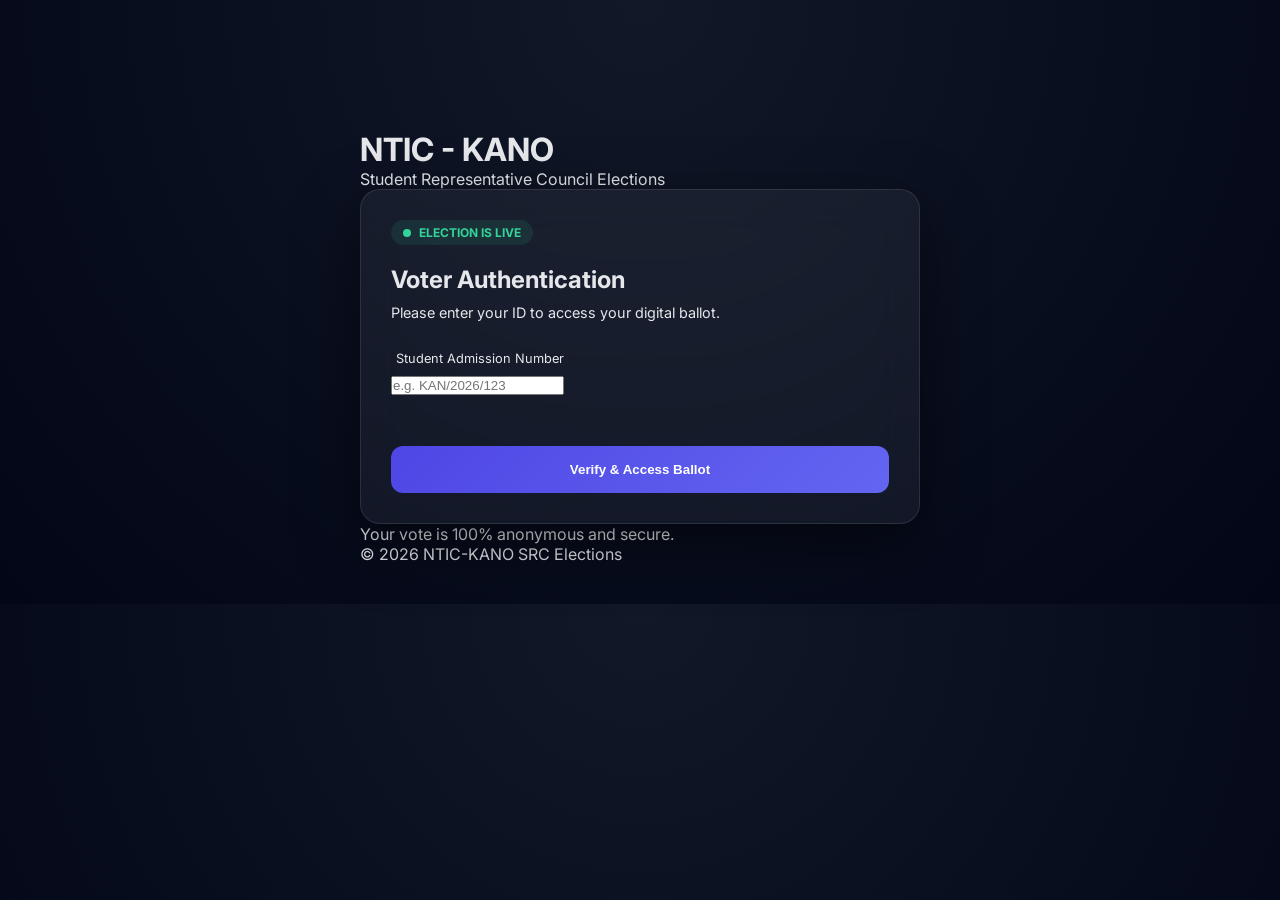
==== commit e5e207e8: "Update index.html" ====
--- a/index.html
+++ b/index.html
@@ -5,36 +5,20 @@
     <title>Login - NTIC Voting</title>
     <link rel="stylesheet" href="style.css">
     <style>
-        .live-badge {
-            display: inline-flex;
-            align-items: center;
-            gap: 8px;
-            background: rgba(52, 211, 153, 0.1);
-            color: #34d399;
-            padding: 5px 12px;
-            border-radius: 20px;
-            font-size: 0.75rem;
-            font-weight: 700;
-            margin-bottom: 20px;
-            text-transform: uppercase;
-        }
-        .pulse {
-            width: 8px; height: 8px; background: #34d399; border-radius: 50%;
-            box-shadow: 0 0 0 0 rgba(52, 211, 153, 0.7);
-            animation: pulse-green 2s infinite;
-        }
-        @keyframes pulse-green {
-            0% { transform: scale(0.95); box-shadow: 0 0 0 0 rgba(52, 211, 153, 0.7); }
-            70% { transform: scale(1); box-shadow: 0 0 0 10px rgba(52, 211, 153, 0); }
-            100% { transform: scale(0.95); box-shadow: 0 0 0 0 rgba(52, 211, 153, 0); }
-        }
+        /* Keeping your custom live-badge styles exactly as they were */
+        .live-badge { display: inline-flex; align-items: center; gap: 8px; background: rgba(52, 211, 153, 0.1); color: #34d399; padding: 5px 12px; border-radius: 20px; font-size: 0.75rem; font-weight: 700; margin-bottom: 20px; text-transform: uppercase; }
+        .pulse { width: 8px; height: 8px; background: #34d399; border-radius: 50%; box-shadow: 0 0 0 0 rgba(52, 211, 153, 0.7); animation: pulse-green 2s infinite; }
+        @keyframes pulse-green { 0% { transform: scale(0.95); box-shadow: 0 0 0 0 rgba(52, 211, 153, 0.7); } 70% { transform: scale(1); box-shadow: 0 0 0 10px rgba(52, 211, 153, 0); } 100% { transform: scale(0.95); box-shadow: 0 0 0 0 rgba(52, 211, 153, 0); } }
+        .input-group { text-align: left; margin-bottom: 25px; }
+        label { display: block; font-size: 0.8rem; color: var(--text-muted); margin-bottom: 8px; margin-left: 5px; }
+        .error-msg { color: #fb7185; font-size: 0.85rem; margin-top: 10px; min-height: 1.2em; }
     </style>
 </head>
 <body>
-<div class="container">
+<div class="container" style="margin-top: 10vh;">
     <header>
         <h1>NTIC - KANO</h1>
-        <p>Official SRC Election Portal</p>
+        <p>Student Representative Council Elections</p>
     </header>
 
     <div class="card">
@@ -62,8 +46,7 @@
 </div>
 
 <script>
-// REPLACE WITH YOUR URL
-const SCRIPT_URL = "https://script.google.com/macros/s/AKfycbzXOhIa6_b0Ux7-p0LPy7X12lyFIcwfaIF50_moD7mcKp2K-XFZx9ZXYRkueWDwwchu/exec";
+const SCRIPT_URL = "YOUR_APPS_SCRIPT_URL_HERE";
 
 async function startVoting() {
     const idInput = document.getElementById("studentId");
@@ -88,21 +71,16 @@
             localStorage.setItem("currentVoter", id);
             window.location.href = "vote.html";
         } else {
-            errorDiv.innerText = "❌ Access Denied: ID not found in the official list.";
-            idInput.style.borderColor = "#fb7185";
+            errorDiv.innerText = "❌ ID not recognized. Please check your ID.";
             btn.disabled = false;
             btn.innerText = "Verify & Access Ballot";
         }
     } catch (e) {
-        errorDiv.innerText = "⚠ Connection error. Check internet.";
+        errorDiv.innerText = "⚠ Server error. Check internet connection.";
         btn.disabled = false;
         btn.innerText = "Verify & Access Ballot";
     }
 }
-
-document.getElementById("studentId").addEventListener("keypress", (e) => {
-    if (e.key === "Enter") startVoting();
-});
 </script>
 </body>
 </html>
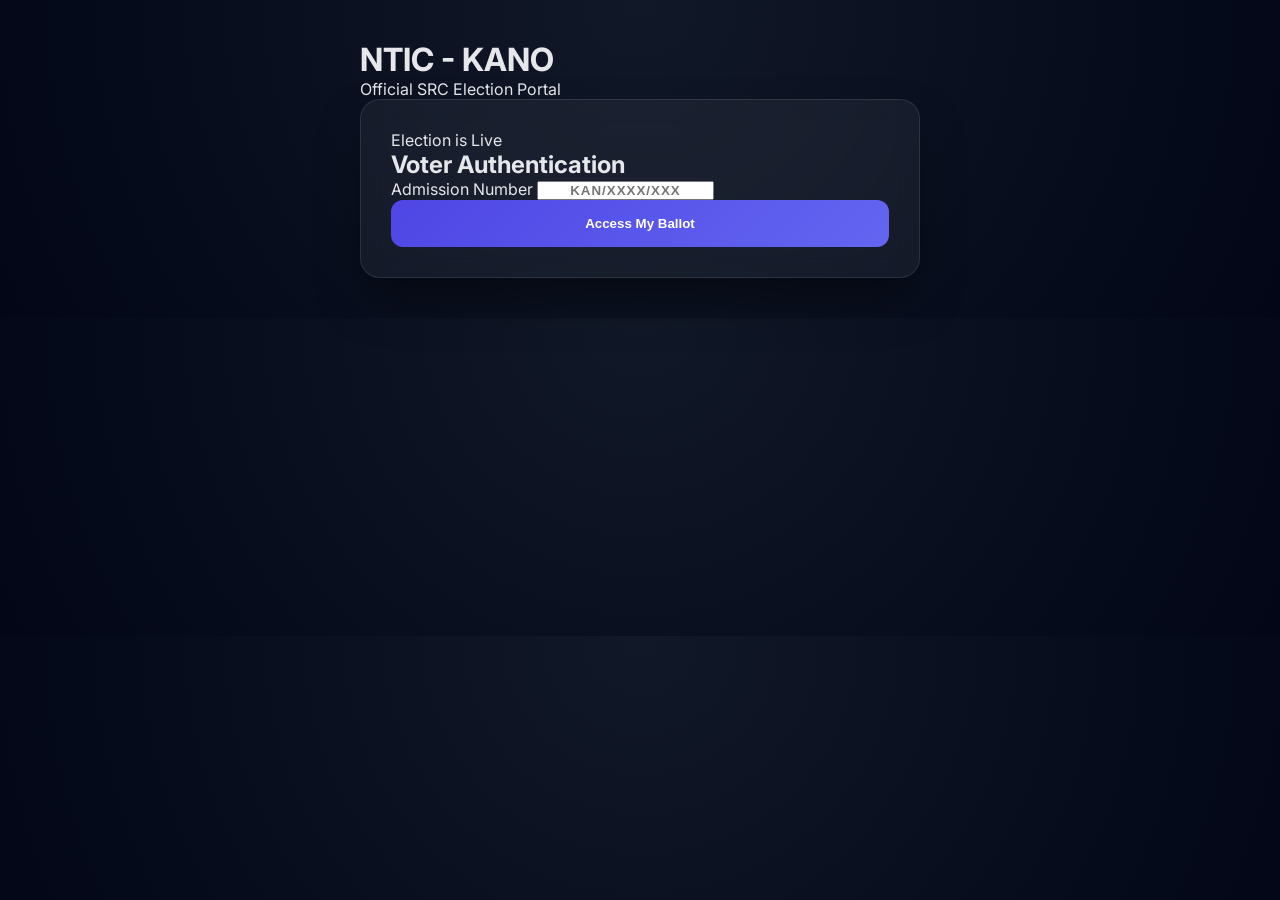
==== commit 3e7847e7: "Update index.html" ====
--- a/index.html
+++ b/index.html
@@ -5,80 +5,46 @@
     <title>Login - NTIC Voting</title>
     <link rel="stylesheet" href="style.css">
     <style>
-        /* Keeping your custom live-badge styles exactly as they were */
-        .live-badge { display: inline-flex; align-items: center; gap: 8px; background: rgba(52, 211, 153, 0.1); color: #34d399; padding: 5px 12px; border-radius: 20px; font-size: 0.75rem; font-weight: 700; margin-bottom: 20px; text-transform: uppercase; }
-        .pulse { width: 8px; height: 8px; background: #34d399; border-radius: 50%; box-shadow: 0 0 0 0 rgba(52, 211, 153, 0.7); animation: pulse-green 2s infinite; }
-        @keyframes pulse-green { 0% { transform: scale(0.95); box-shadow: 0 0 0 0 rgba(52, 211, 153, 0.7); } 70% { transform: scale(1); box-shadow: 0 0 0 10px rgba(52, 211, 153, 0); } 100% { transform: scale(0.95); box-shadow: 0 0 0 0 rgba(52, 211, 153, 0); } }
-        .input-group { text-align: left; margin-bottom: 25px; }
-        label { display: block; font-size: 0.8rem; color: var(--text-muted); margin-bottom: 8px; margin-left: 5px; }
-        .error-msg { color: #fb7185; font-size: 0.85rem; margin-top: 10px; min-height: 1.2em; }
+        .card { backdrop-filter: blur(12px); border: 1px solid rgba(255,255,255,0.1); box-shadow: 0 25px 50px -12px rgba(0,0,0,0.5); }
+        input[type="text"] { text-transform: uppercase; letter-spacing: 1px; font-weight: 600; text-align: center; }
+        .live-badge { animation: float 3s ease-in-out infinite; }
+        @keyframes float { 0%, 100% { transform: translateY(0); } 50% { transform: translateY(-5px); } }
     </style>
 </head>
 <body>
-<div class="container" style="margin-top: 10vh;">
+<div class="container">
     <header>
         <h1>NTIC - KANO</h1>
-        <p>Student Representative Council Elections</p>
+        <p>Official SRC Election Portal</p>
     </header>
-
     <div class="card">
-        <div class="live-badge">
-            <div class="pulse"></div>
-            Election is Live
-        </div>
-        
-        <h2 style="margin-bottom: 10px;">Voter Authentication</h2>
-        <p style="color: var(--text-muted); font-size: 0.9rem; margin-bottom: 30px;">Please enter your ID to access your digital ballot.</p>
-
+        <div class="live-badge"><div class="pulse"></div>Election is Live</div>
+        <h2>Voter Authentication</h2>
         <div class="input-group">
-            <label for="studentId">Student Admission Number</label>
-            <input type="text" id="studentId" placeholder="e.g. KAN/2026/123" autocomplete="off">
+            <label>Admission Number</label>
+            <input type="text" id="studentId" placeholder="KAN/XXXX/XXX" autocomplete="off">
             <p id="error" class="error-msg"></p>
         </div>
-
-        <button id="loginBtn" onclick="startVoting()">Verify & Access Ballot</button>
+        <button id="loginBtn" onclick="startVoting()">Access My Ballot</button>
     </div>
-
-    <footer>
-        <p>Your vote is 100% anonymous and secure.</p>
-        <p>© 2026 NTIC-KANO SRC Elections</p>
-    </footer>
 </div>
-
 <script>
-const SCRIPT_URL = "YOUR_APPS_SCRIPT_URL_HERE";
-
+const SCRIPT_URL = "YOUR_WEB_APP_URL";
 async function startVoting() {
     const idInput = document.getElementById("studentId");
-    const errorDiv = document.getElementById("error");
-    const btn = document.getElementById("loginBtn");
-    const id = idInput.value.trim();
+    const id = idInput.value.trim().toUpperCase(); // Force uppercase
+    if (!id) return;
+    
+    document.getElementById("loginBtn").innerText = "Authenticating...";
+    const response = await fetch(`${SCRIPT_URL}?id=${encodeURIComponent(id)}`);
+    const result = await response.json();
 
-    if (!id) {
-        errorDiv.innerText = "⚠ ID is required to access the election.";
-        idInput.style.borderColor = "#fb7185";
-        return;
-    }
-
-    btn.innerText = "Verifying ID...";
-    btn.disabled = true;
-
-    try {
-        const response = await fetch(`${SCRIPT_URL}?id=${encodeURIComponent(id)}`);
-        const result = await response.json();
-
-        if (result.valid) {
-            localStorage.setItem("currentVoter", id);
-            window.location.href = "vote.html";
-        } else {
-            errorDiv.innerText = "❌ ID not recognized. Please check your ID.";
-            btn.disabled = false;
-            btn.innerText = "Verify & Access Ballot";
-        }
-    } catch (e) {
-        errorDiv.innerText = "⚠ Server error. Check internet connection.";
-        btn.disabled = false;
-        btn.innerText = "Verify & Access Ballot";
+    if (result.valid) {
+        localStorage.setItem("currentVoter", id);
+        window.location.href = "vote.html";
+    } else {
+        document.getElementById("error").innerText = "❌ ID not found. Contact Admin.";
+        document.getElementById("loginBtn").innerText = "Access My Ballot";
     }
 }
 </script>
